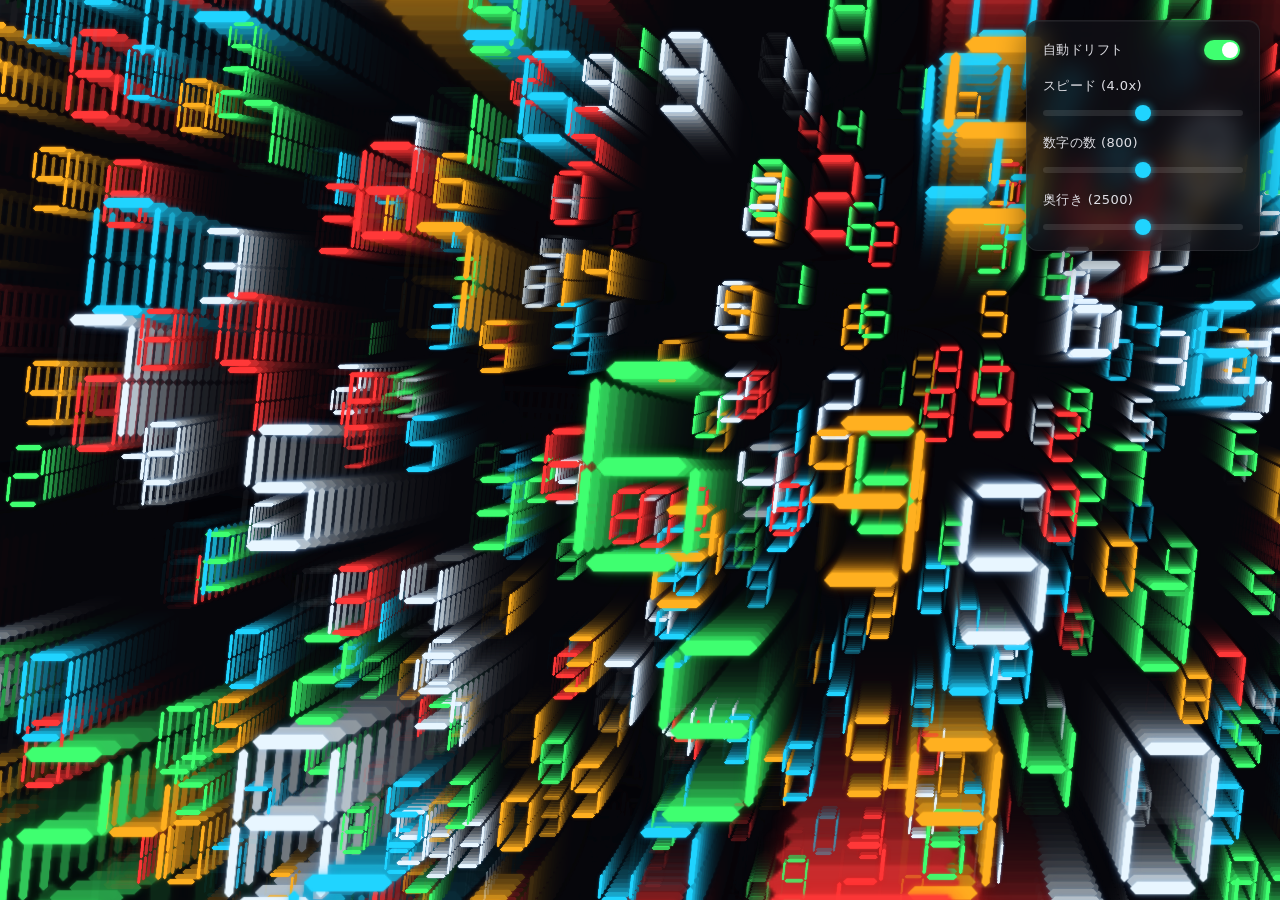
==== grid-move.html @ e98914d5 "move" ====
<!DOCTYPE html>
<html lang="ja">
<head>
<meta charset="UTF-8">
<title>Digit Grid (Move)</title>
<style>
  :root { color-scheme: dark; }
  html, body { height: 100%; margin: 0; overflow: hidden; background: #06060a; }
  body {
    font-family: -apple-system, system-ui, sans-serif;
  }
  #stage {
    position: fixed;
    inset: 0;
    width: 100vw;
    height: 100vh;
    display: block;
  }
  #controls {
    position: fixed;
    top: 20px;
    right: 20px;
    background: rgba(18, 18, 24, 0.7);
    backdrop-filter: blur(12px);
    -webkit-backdrop-filter: blur(12px);
    border: 1px solid rgba(255, 255, 255, 0.08);
    border-radius: 12px;
    padding: 16px;
    width: 200px;
    box-shadow: 0 10px 30px rgba(0, 0, 0, 0.5), inset 0 1px 0 rgba(255, 255, 255, 0.05);
    z-index: 100;
    user-select: none;
    transition: background 0.3s ease, border-color 0.3s ease;
  }
  #controls:hover {
    background: rgba(18, 18, 24, 0.85);
    border-color: rgba(255, 255, 255, 0.15);
  }
  .control-group {
    margin-bottom: 14px;
  }
  .control-group:last-child {
    margin-bottom: 0;
  }
  .control-group label {
    display: flex;
    justify-content: space-between;
    align-items: center;
    color: #e0e0e6;
    font-size: 13px;
    font-weight: 500;
    margin-bottom: 6px;
    cursor: pointer;
  }
  .control-group label span {
    letter-spacing: 0.03em;
  }
  #speed-slider, #count-slider, #depth-slider {
    width: 100%;
    height: 6px;
    background: rgba(255, 255, 255, 0.1);
    border-radius: 3px;
    outline: none;
    -webkit-appearance: none;
    margin: 8px 0 4px 0;
  }
  #speed-slider::-webkit-slider-thumb, #count-slider::-webkit-slider-thumb, #depth-slider::-webkit-slider-thumb {
    -webkit-appearance: none;
    width: 16px;
    height: 16px;
    border-radius: 50%;
    background: #20d4ff;
    box-shadow: 0 0 8px rgba(32, 212, 255, 0.8);
    cursor: pointer;
    transition: transform 0.1s ease;
  }
  #speed-slider::-webkit-slider-thumb:hover, #count-slider::-webkit-slider-thumb:hover, #depth-slider::-webkit-slider-thumb:hover {
    transform: scale(1.2);
  }
  #speed-slider::-moz-range-thumb, #count-slider::-moz-range-thumb, #depth-slider::-moz-range-thumb {
    width: 16px;
    height: 16px;
    border: none;
    border-radius: 50%;
    background: #20d4ff;
    box-shadow: 0 0 8px rgba(32, 212, 255, 0.8);
    cursor: pointer;
    transition: transform 0.1s ease;
  }
  #speed-slider::-moz-range-thumb:hover, #count-slider::-moz-range-thumb:hover, #depth-slider::-moz-range-thumb:hover {
    transform: scale(1.2);
  }
  #drift-toggle {
    cursor: pointer;
    position: relative;
    width: 36px;
    height: 20px;
    -webkit-appearance: none;
    background: rgba(255, 255, 255, 0.1);
    border-radius: 10px;
    outline: none;
    transition: background 0.3s ease;
  }
  #drift-toggle:checked {
    background: #3fff70;
    box-shadow: 0 0 8px rgba(63, 255, 112, 0.5);
  }
  #drift-toggle::before {
    content: '';
    position: absolute;
    top: 2px;
    left: 2px;
    width: 16px;
    height: 16px;
    border-radius: 50%;
    background: #ffffff;
    transition: transform 0.3s cubic-bezier(0.4, 0, 0.2, 1);
  }
  #drift-toggle:checked::before {
    transform: translateX(16px);
  }
</style>
</head>
<body>
  <canvas id="stage"></canvas>
  <div id="controls">
    <div class="control-group">
      <label for="drift-toggle">
        <span>自動ドリフト</span>
        <input type="checkbox" id="drift-toggle" checked>
      </label>
    </div>
    <div class="control-group">
      <label for="speed-slider">
        <span>スピード (<span id="speed-val">4.0</span>x)</span>
      </label>
      <input type="range" id="speed-slider" min="0.0" max="8.0" step="0.1" value="4.0">
    </div>
    <div class="control-group">
      <label for="count-slider">
        <span>数字の数 (<span id="count-val">800</span>)</span>
      </label>
      <input type="range" id="count-slider" min="100" max="1500" step="50" value="800">
    </div>
    <div class="control-group">
      <label for="depth-slider">
        <span>奥行き (<span id="depth-val">2500</span>)</span>
      </label>
      <input type="range" id="depth-slider" min="500" max="4500" step="100" value="2500">
    </div>
  </div>
  
  <script>
    const themeColors = {
      default: {
        on: '#ff3838',
        off: 'rgba(255, 56, 56, 0.06)',
        glow1: 'rgba(255, 56, 56, 0.55)',
        glow2: 'rgba(255, 30, 30, 0.3)'
      },
      amber: {
        on: '#ffb020',
        off: 'rgba(255, 176, 32, 0.05)',
        glow1: 'rgba(255, 176, 32, 0.55)',
        glow2: 'rgba(255, 140, 0, 0.3)'
      },
      cyan: {
        on: '#20d4ff',
        off: 'rgba(32, 212, 255, 0.05)',
        glow1: 'rgba(32, 212, 255, 0.55)',
        glow2: 'rgba(0, 180, 255, 0.3)'
      },
      green: {
        on: '#3fff70',
        off: 'rgba(63, 255, 112, 0.05)',
        glow1: 'rgba(63, 255, 112, 0.5)',
        glow2: 'rgba(40, 255, 80, 0.25)'
      },
      ice: {
        on: '#e8f6ff',
        off: 'rgba(232, 246, 255, 0.05)',
        glow1: 'rgba(180, 220, 255, 0.55)',
        glow2: 'rgba(120, 180, 255, 0.3)'
      }
    };
    const themeNames = ['default', 'amber', 'cyan', 'green', 'ice'];

    const segmentMap = {
      '0': { a: true, b: true, c: true, d: true, e: true, f: true, g: false },
      '1': { a: false, b: true, c: true, d: false, e: false, f: false, g: false },
      '2': { a: true, b: true, c: false, d: true, e: true, f: false, g: true },
      '3': { a: true, b: true, c: true, d: true, e: false, f: false, g: true },
      '4': { a: false, b: true, c: true, d: false, e: false, f: true, g: true },
      '5': { a: true, b: false, c: true, d: true, e: false, f: true, g: true },
      '6': { a: true, b: false, c: true, d: true, e: true, f: true, g: true },
      '7': { a: true, b: true, c: true, d: false, e: false, f: false, g: false },
      '8': { a: true, b: true, c: true, d: true, e: true, f: true, g: true },
      '9': { a: true, b: true, c: true, d: true, e: false, f: true, g: true }
    };

    const mainCanvas = document.getElementById('stage');
    const mainCtx = mainCanvas.getContext('2d');
    
    // Fixed base size for cached textures
    const baseW = 88;
    const baseH = 156;
    const glowMargin = 24;

    const cache = {};
    const digits = [];
    const COUNT = 800; // Density of tunnel
    let maxZ = 2500;
    
    let W = window.innerWidth;
    let H = window.innerHeight;
    
    // Center point tracking with smooth easing
    let mouseX = W / 2;
    let mouseY = H / 2;
    let targetX = mouseX;
    let targetY = mouseY;
    let isIdle = true;
    let idleTimer;
    let time = 0;

    // Controls state and listeners
    let speedMultiplier = 4.0;
    let enableDrift = true;

    const speedSlider = document.getElementById('speed-slider');
    const speedVal = document.getElementById('speed-val');
    const driftToggle = document.getElementById('drift-toggle');
    const countSlider = document.getElementById('count-slider');
    const countVal = document.getElementById('count-val');
    const depthSlider = document.getElementById('depth-slider');
    const depthVal = document.getElementById('depth-val');
    
    speedSlider.addEventListener('input', (e) => {
      speedMultiplier = parseFloat(e.target.value);
      speedVal.textContent = speedMultiplier.toFixed(1);
    });
    
    driftToggle.addEventListener('change', (e) => {
      enableDrift = e.target.checked;
      if (!enableDrift) {
        targetX = W / 2;
        targetY = H / 2;
      }
    });

    countSlider.addEventListener('input', (e) => {
      const newCount = parseInt(e.target.value, 10);
      countVal.textContent = newCount;
      adjustDigitCount(newCount);
    });

    depthSlider.addEventListener('input', (e) => {
      const newMaxZ = parseInt(e.target.value, 10);
      depthVal.textContent = newMaxZ;
      const oldMaxZ = maxZ;
      maxZ = newMaxZ;
      // Proportionally scale the z position of existing digits for instant feedback
      for (const d of digits) {
        d.z = (d.z / oldMaxZ) * maxZ;
      }
    });

    function drawHexSegment(ctx, x, y, w_seg, h_seg, isVertical) {
      ctx.beginPath();
      if (!isVertical) {
        const t = h_seg;
        ctx.moveTo(x + t / 2, y);
        ctx.lineTo(x + w_seg - t / 2, y);
        ctx.lineTo(x + w_seg, y + t / 2);
        ctx.lineTo(x + w_seg - t / 2, y + t);
        ctx.lineTo(x + t / 2, y + t);
        ctx.lineTo(x, y + t / 2);
      } else {
        const t = w_seg;
        ctx.moveTo(x + t / 2, y);
        ctx.lineTo(x + t, y + t / 2);
        ctx.lineTo(x + t, y + h_seg - t / 2);
        ctx.lineTo(x + t / 2, y + h_seg);
        ctx.lineTo(x, y + h_seg - t / 2);
        ctx.lineTo(x, y + t / 2);
      }
      ctx.closePath();
      ctx.fill();
    }

    function preRenderAll(w, h) {
      const dpr = window.devicePixelRatio || 1;
      const canvasW = Math.ceil((w + glowMargin * 2) * dpr);
      const canvasH = Math.ceil((h + glowMargin * 2) * dpr);

      for (const tName of themeNames) {
        cache[tName] = {};
        const theme = themeColors[tName];
        
        for (let char = 0; char <= 9; char++) {
          const canvas = document.createElement('canvas');
          canvas.width = canvasW;
          canvas.height = canvasH;
          const ctx = canvas.getContext('2d');
          
          ctx.scale(dpr, dpr);
          
          // Apply skew transform around digit center
          ctx.translate(glowMargin, glowMargin);
          ctx.translate(w / 2, h / 2);
          ctx.transform(1, 0, Math.tan(-6 * Math.PI / 180), 1, 0, 0);
          ctx.translate(-w / 2, -h / 2);
          
          const activeMap = segmentMap[char];
          const segments = [
            { name: 'a', isVert: false, x: 0.12 * w, y: 0, ws: 0.76 * w, hs: 0.08 * h },
            { name: 'b', isVert: true, x: 0.92 * w, y: 0.0814 * h, ws: 0.08 * w, hs: 0.41 * h },
            { name: 'c', isVert: true, x: 0.92 * w, y: 0.5086 * h, ws: 0.08 * w, hs: 0.41 * h },
            { name: 'd', isVert: false, x: 0.12 * w, y: 0.92 * h, ws: 0.76 * w, hs: 0.08 * h },
            { name: 'e', isVert: true, x: 0, y: 0.5086 * h, ws: 0.08 * w, hs: 0.41 * h },
            { name: 'f', isVert: true, x: 0, y: 0.0814 * h, ws: 0.08 * w, hs: 0.41 * h },
            { name: 'g', isVert: false, x: 0.12 * w, y: 0.46 * h, ws: 0.76 * w, hs: 0.08 * h }
          ];
          
          // 1. Inactive segments
          ctx.shadowColor = 'transparent';
          ctx.shadowBlur = 0;
          ctx.fillStyle = theme.off;
          for (const s of segments) {
            if (!activeMap[s.name]) {
              drawHexSegment(ctx, s.x, s.y, s.ws, s.hs, s.isVert);
            }
          }
          
          // 2. Active segments (layered glow effect)
          // Glow 2: Wide blur
          ctx.shadowColor = theme.glow2;
          ctx.shadowBlur = 12;
          ctx.fillStyle = theme.on;
          for (const s of segments) {
            if (activeMap[s.name]) {
              drawHexSegment(ctx, s.x, s.y, s.ws, s.hs, s.isVert);
            }
          }
          
          // Glow 1: Medium blur
          ctx.shadowColor = theme.glow1;
          ctx.shadowBlur = 4;
          for (const s of segments) {
            if (activeMap[s.name]) {
              drawHexSegment(ctx, s.x, s.y, s.ws, s.hs, s.isVert);
            }
          }
          
          // Glow core: Small blur
          ctx.shadowColor = theme.on;
          ctx.shadowBlur = 1;
          for (const s of segments) {
            if (activeMap[s.name]) {
              drawHexSegment(ctx, s.x, s.y, s.ws, s.hs, s.isVert);
            }
          }
          
          // Solid crisp core
          ctx.shadowColor = 'transparent';
          ctx.shadowBlur = 0;
          ctx.fillStyle = theme.on;
          for (const s of segments) {
            if (activeMap[s.name]) {
              drawHexSegment(ctx, s.x, s.y, s.ws, s.hs, s.isVert);
            }
          }
          
          cache[tName][char] = canvas;
        }
      }
    }

    function initDigit(d, isInit = false) {
      d.z = isInit ? Math.random() * maxZ : maxZ;
      // Position relative to screen dimensions to ensure uniform distribution
      d.x = (Math.random() - 0.5) * W * 3.5;
      d.y = (Math.random() - 0.5) * H * 3.5;
      d.theme = themeNames[Math.floor(Math.random() * themeNames.length)];
      d.value = Math.floor(Math.random() * 10);
      d.speed = Math.random() * 0.12 + 0.12; // units per ms
      d.period = Math.random() * 2000 + 400; // ms
      d.nextChange = performance.now() + Math.random() * d.period;
    }

    function adjustDigitCount(newCount) {
      if (newCount > digits.length) {
        const diff = newCount - digits.length;
        for (let i = 0; i < diff; i++) {
          const d = {};
          initDigit(d, true);
          d.z = Math.random() * maxZ;
          digits.push(d);
        }
      } else if (newCount < digits.length) {
        digits.length = newCount;
      }
    }

    function resize() {
      W = window.innerWidth;
      H = window.innerHeight;
      const dpr = window.devicePixelRatio || 1;
      
      mainCanvas.width = W * dpr;
      mainCanvas.height = H * dpr;
      mainCanvas.style.width = W + 'px';
      mainCanvas.style.height = H + 'px';
      
      mainCtx.resetTransform();
      mainCtx.scale(dpr, dpr);
      
      // Re-initialize particles to scale to new screen boundaries
      if (digits.length === 0) {
        for (let i = 0; i < COUNT; i++) {
          const d = {};
          initDigit(d, true);
          // Distribute initial Z values evenly to avoid clumps
          d.z = (i / COUNT) * maxZ;
          digits.push(d);
        }
      }
    }

    // Pre-render textures at fixed high resolution
    preRenderAll(baseW, baseH);
    resize();

    let lastTime = performance.now();
    let start = performance.now();

    function loop(now) {
      const dt = now - lastTime;
      lastTime = now;
      time += 0.005;

      // Mouse interactive drift
      if (isIdle && enableDrift) {
        targetX = W / 2 + Math.cos(time * 1.5) * (W * 0.22);
        targetY = H / 2 + Math.sin(time * 2.2) * (H * 0.18);
      } else if (isIdle && !enableDrift) {
        targetX = W / 2;
        targetY = H / 2;
      }
      mouseX += (targetX - mouseX) * 0.06;
      mouseY += (targetY - mouseY) * 0.06;

      // Motion blur trail effect (very premium feeling)
      mainCtx.fillStyle = 'rgba(6, 6, 10, 0.22)';
      mainCtx.fillRect(0, 0, W, H);

      // Draw depth-sorted digits (back to front)
      // Sort digits from deepest (largest z) to closest (smallest z)
      digits.sort((a, b) => b.z - a.z);

      const focalLength = W * 0.45; // Depth perspective constant
      const dw_gm = baseW + glowMargin * 2;
      const dh_gm = baseH + glowMargin * 2;

      for (const d of digits) {
        // Move towards viewer
        d.z -= d.speed * dt * speedMultiplier;
        
        // Randomly update digits value
        if (now >= d.nextChange) {
          d.value = (d.value + 1) % 10;
          d.nextChange = now + d.period;
        }

        // Reset if passed viewer
        if (d.z <= 12) {
          initDigit(d);
          continue;
        }

        // Project 3D coordinates onto 2D screen
        const scale = focalLength / d.z;
        const screenX = mouseX + d.x * scale - (baseW * scale) / 2;
        const screenY = mouseY + d.y * scale - (baseH * scale) / 2;

        // Skip drawing if completely off-screen to optimize clipping
        const sizeW = dw_gm * scale;
        const sizeH = dh_gm * scale;
        if (
          screenX + sizeW < 0 ||
          screenX - sizeW > W ||
          screenY + sizeH < 0 ||
          screenY - sizeH > H
        ) {
          continue;
        }

        // Calculate opacity based on Z depth (fade in from back, fade out at front)
        let alpha = 1.0;
        if (d.z > maxZ * 0.8) {
          alpha = (maxZ - d.z) / (maxZ * 0.2); // Fade in at depth
        } else if (d.z < 200) {
          alpha = (d.z - 12) / 188; // Fade out near screen
        }
        alpha = Math.max(0, Math.min(1, alpha));

        // Draw cached digit texture
        mainCtx.globalAlpha = alpha;
        const preRendered = cache[d.theme][d.value];
        
        // Draw centered accounting for the glow margin
        mainCtx.drawImage(
          preRendered,
          screenX - glowMargin * scale,
          screenY - glowMargin * scale,
          dw_gm * scale,
          dh_gm * scale
        );
      }
      mainCtx.globalAlpha = 1.0;

      requestAnimationFrame(loop);
    }

    requestAnimationFrame(loop);

    // Mouse and touch interaction listeners
    window.addEventListener('mousemove', (e) => {
      isIdle = false;
      targetX = e.clientX;
      targetY = e.clientY;
      clearTimeout(idleTimer);
      idleTimer = setTimeout(() => {
        isIdle = true;
      }, 4000);
    });

    window.addEventListener('touchmove', (e) => {
      isIdle = false;
      if (e.touches.length > 0) {
        targetX = e.touches[0].clientX;
        targetY = e.touches[0].clientY;
      }
      clearTimeout(idleTimer);
      idleTimer = setTimeout(() => {
        isIdle = true;
      }, 4000);
    });

    window.addEventListener('resize', () => {
      resize();
    });
  </script>
</body>
</html>
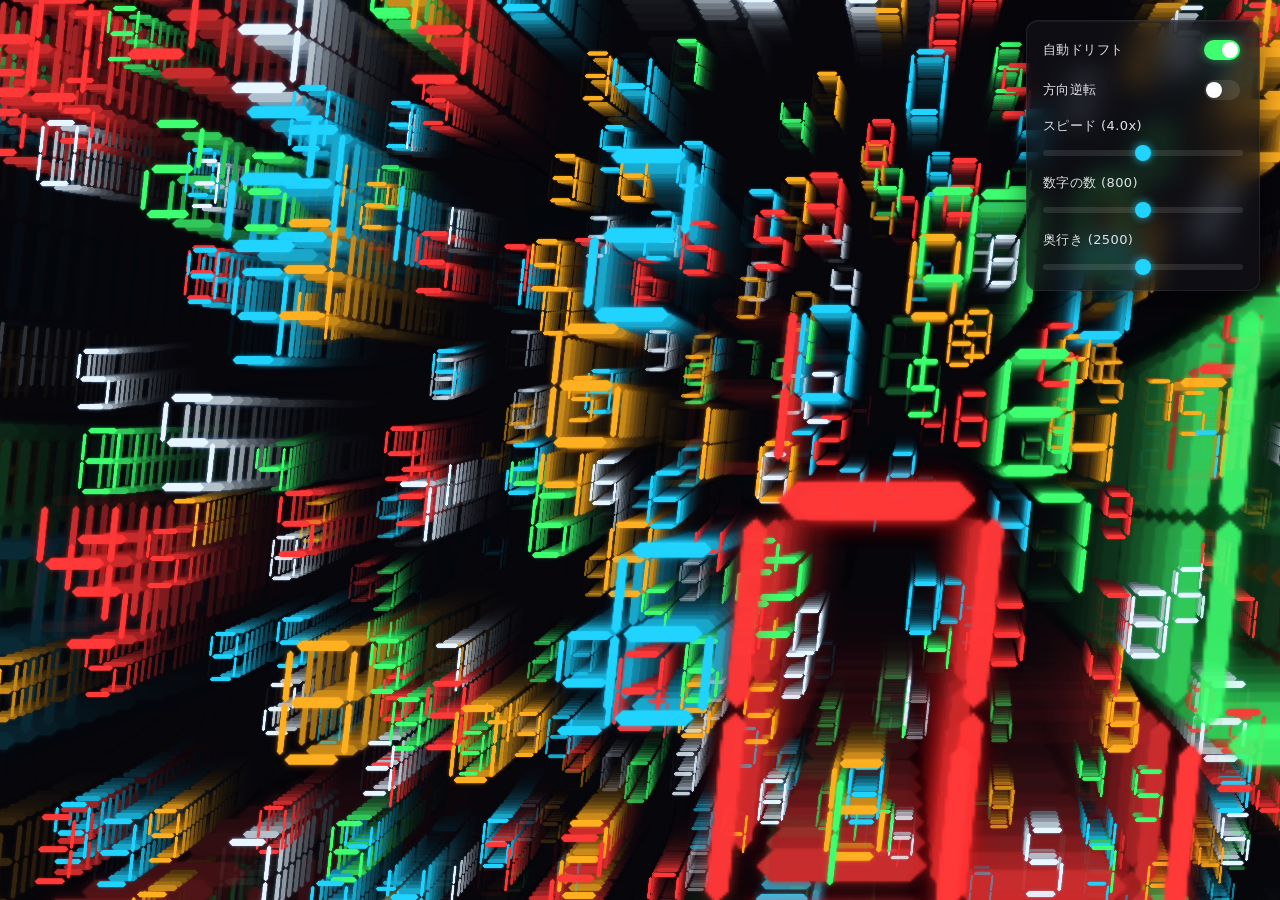
==== commit a12a307b: "Add reverse direction toggle to grid-move.html Agent-Logs-Url: https://github.com/oharato/seven-segm" ====
--- a/grid-move.html
+++ b/grid-move.html
@@ -90,7 +90,7 @@
   #speed-slider::-moz-range-thumb:hover, #count-slider::-moz-range-thumb:hover, #depth-slider::-moz-range-thumb:hover {
     transform: scale(1.2);
   }
-  #drift-toggle {
+  #drift-toggle, #reverse-toggle {
     cursor: pointer;
     position: relative;
     width: 36px;
@@ -105,7 +105,11 @@
     background: #3fff70;
     box-shadow: 0 0 8px rgba(63, 255, 112, 0.5);
   }
-  #drift-toggle::before {
+  #reverse-toggle:checked {
+    background: #20d4ff;
+    box-shadow: 0 0 8px rgba(32, 212, 255, 0.5);
+  }
+  #drift-toggle::before, #reverse-toggle::before {
     content: '';
     position: absolute;
     top: 2px;
@@ -116,7 +120,7 @@
     background: #ffffff;
     transition: transform 0.3s cubic-bezier(0.4, 0, 0.2, 1);
   }
-  #drift-toggle:checked::before {
+  #drift-toggle:checked::before, #reverse-toggle:checked::before {
     transform: translateX(16px);
   }
 </style>
@@ -128,6 +132,12 @@
       <label for="drift-toggle">
         <span>自動ドリフト</span>
         <input type="checkbox" id="drift-toggle" checked>
+      </label>
+    </div>
+    <div class="control-group">
+      <label for="reverse-toggle">
+        <span>方向逆転</span>
+        <input type="checkbox" id="reverse-toggle">
       </label>
     </div>
     <div class="control-group">
@@ -226,10 +236,12 @@
     // Controls state and listeners
     let speedMultiplier = 4.0;
     let enableDrift = true;
+    let reverseDirection = false;
 
     const speedSlider = document.getElementById('speed-slider');
     const speedVal = document.getElementById('speed-val');
     const driftToggle = document.getElementById('drift-toggle');
+    const reverseToggle = document.getElementById('reverse-toggle');
     const countSlider = document.getElementById('count-slider');
     const countVal = document.getElementById('count-val');
     const depthSlider = document.getElementById('depth-slider');
@@ -245,6 +257,17 @@
       if (!enableDrift) {
         targetX = W / 2;
         targetY = H / 2;
+      }
+    });
+
+    reverseToggle.addEventListener('change', (e) => {
+      reverseDirection = e.target.checked;
+      // Re-distribute digits so the reversed tunnel fills in immediately
+      for (let i = 0; i < digits.length; i++) {
+        initDigit(digits[i], true);
+        digits[i].z = reverseDirection
+          ? (i / digits.length) * maxZ
+          : (i / digits.length) * maxZ;
       }
     });
 
@@ -377,7 +400,13 @@
     }
 
     function initDigit(d, isInit = false) {
-      d.z = isInit ? Math.random() * maxZ : maxZ;
+      if (reverseDirection) {
+        // In reverse mode, digits start near the viewer and move away
+        d.z = isInit ? Math.random() * maxZ : 12;
+      } else {
+        // Normal mode: digits start far and move toward the viewer
+        d.z = isInit ? Math.random() * maxZ : maxZ;
+      }
       // Position relative to screen dimensions to ensure uniform distribution
       d.x = (Math.random() - 0.5) * W * 3.5;
       d.y = (Math.random() - 0.5) * H * 3.5;
@@ -463,8 +492,12 @@
       const dh_gm = baseH + glowMargin * 2;
 
       for (const d of digits) {
-        // Move towards viewer
-        d.z -= d.speed * dt * speedMultiplier;
+        // Move towards or away from viewer based on direction
+        if (reverseDirection) {
+          d.z += d.speed * dt * speedMultiplier;
+        } else {
+          d.z -= d.speed * dt * speedMultiplier;
+        }
         
         // Randomly update digits value
         if (now >= d.nextChange) {
@@ -472,8 +505,8 @@
           d.nextChange = now + d.period;
         }
 
-        // Reset if passed viewer
-        if (d.z <= 12) {
+        // Reset if passed the boundary
+        if (reverseDirection ? d.z >= maxZ : d.z <= 12) {
           initDigit(d);
           continue;
         }
@@ -495,12 +528,22 @@
           continue;
         }
 
-        // Calculate opacity based on Z depth (fade in from back, fade out at front)
+        // Calculate opacity based on Z depth
         let alpha = 1.0;
-        if (d.z > maxZ * 0.8) {
-          alpha = (maxZ - d.z) / (maxZ * 0.2); // Fade in at depth
-        } else if (d.z < 200) {
-          alpha = (d.z - 12) / 188; // Fade out near screen
+        if (reverseDirection) {
+          // Reverse: fade in near viewer (small z), fade out at back (large z)
+          if (d.z < 200) {
+            alpha = (d.z - 12) / 188; // Fade in at front
+          } else if (d.z > maxZ * 0.8) {
+            alpha = (maxZ - d.z) / (maxZ * 0.2); // Fade out at depth
+          }
+        } else {
+          // Normal: fade in from back, fade out at front
+          if (d.z > maxZ * 0.8) {
+            alpha = (maxZ - d.z) / (maxZ * 0.2); // Fade in at depth
+          } else if (d.z < 200) {
+            alpha = (d.z - 12) / 188; // Fade out near screen
+          }
         }
         alpha = Math.max(0, Math.min(1, alpha));
 
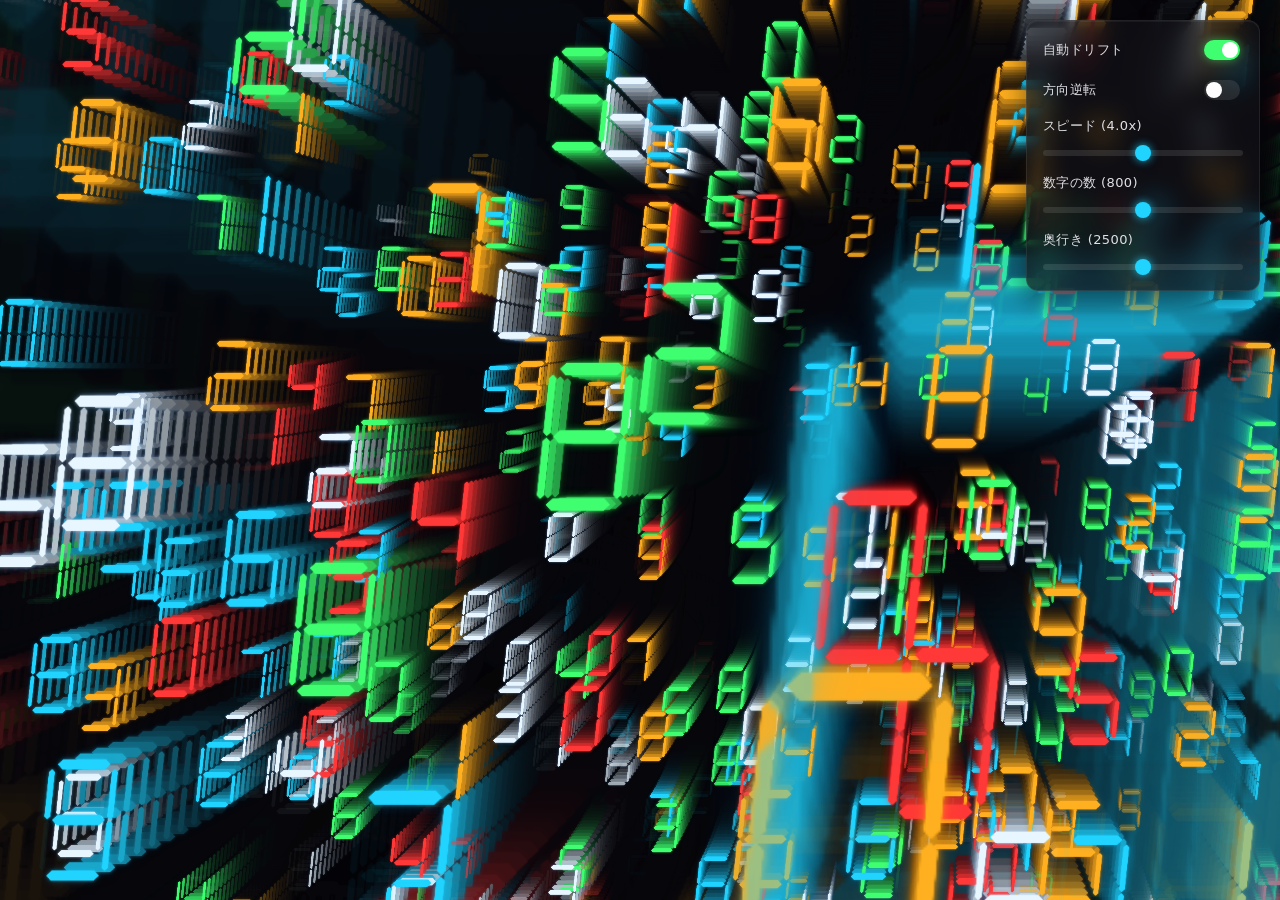
==== commit 844b801b: "Fix redundant ternary in reverse direction toggle handler Agent-Logs-Url: https://github.com/oharato" ====
--- a/grid-move.html
+++ b/grid-move.html
@@ -262,12 +262,11 @@
 
     reverseToggle.addEventListener('change', (e) => {
       reverseDirection = e.target.checked;
-      // Re-distribute digits so the reversed tunnel fills in immediately
+      // Re-distribute digits so the tunnel fills in immediately
       for (let i = 0; i < digits.length; i++) {
         initDigit(digits[i], true);
-        digits[i].z = reverseDirection
-          ? (i / digits.length) * maxZ
-          : (i / digits.length) * maxZ;
+        // Evenly spread z so both directions start with a full tunnel
+        digits[i].z = (i / digits.length) * maxZ;
       }
     });
 
